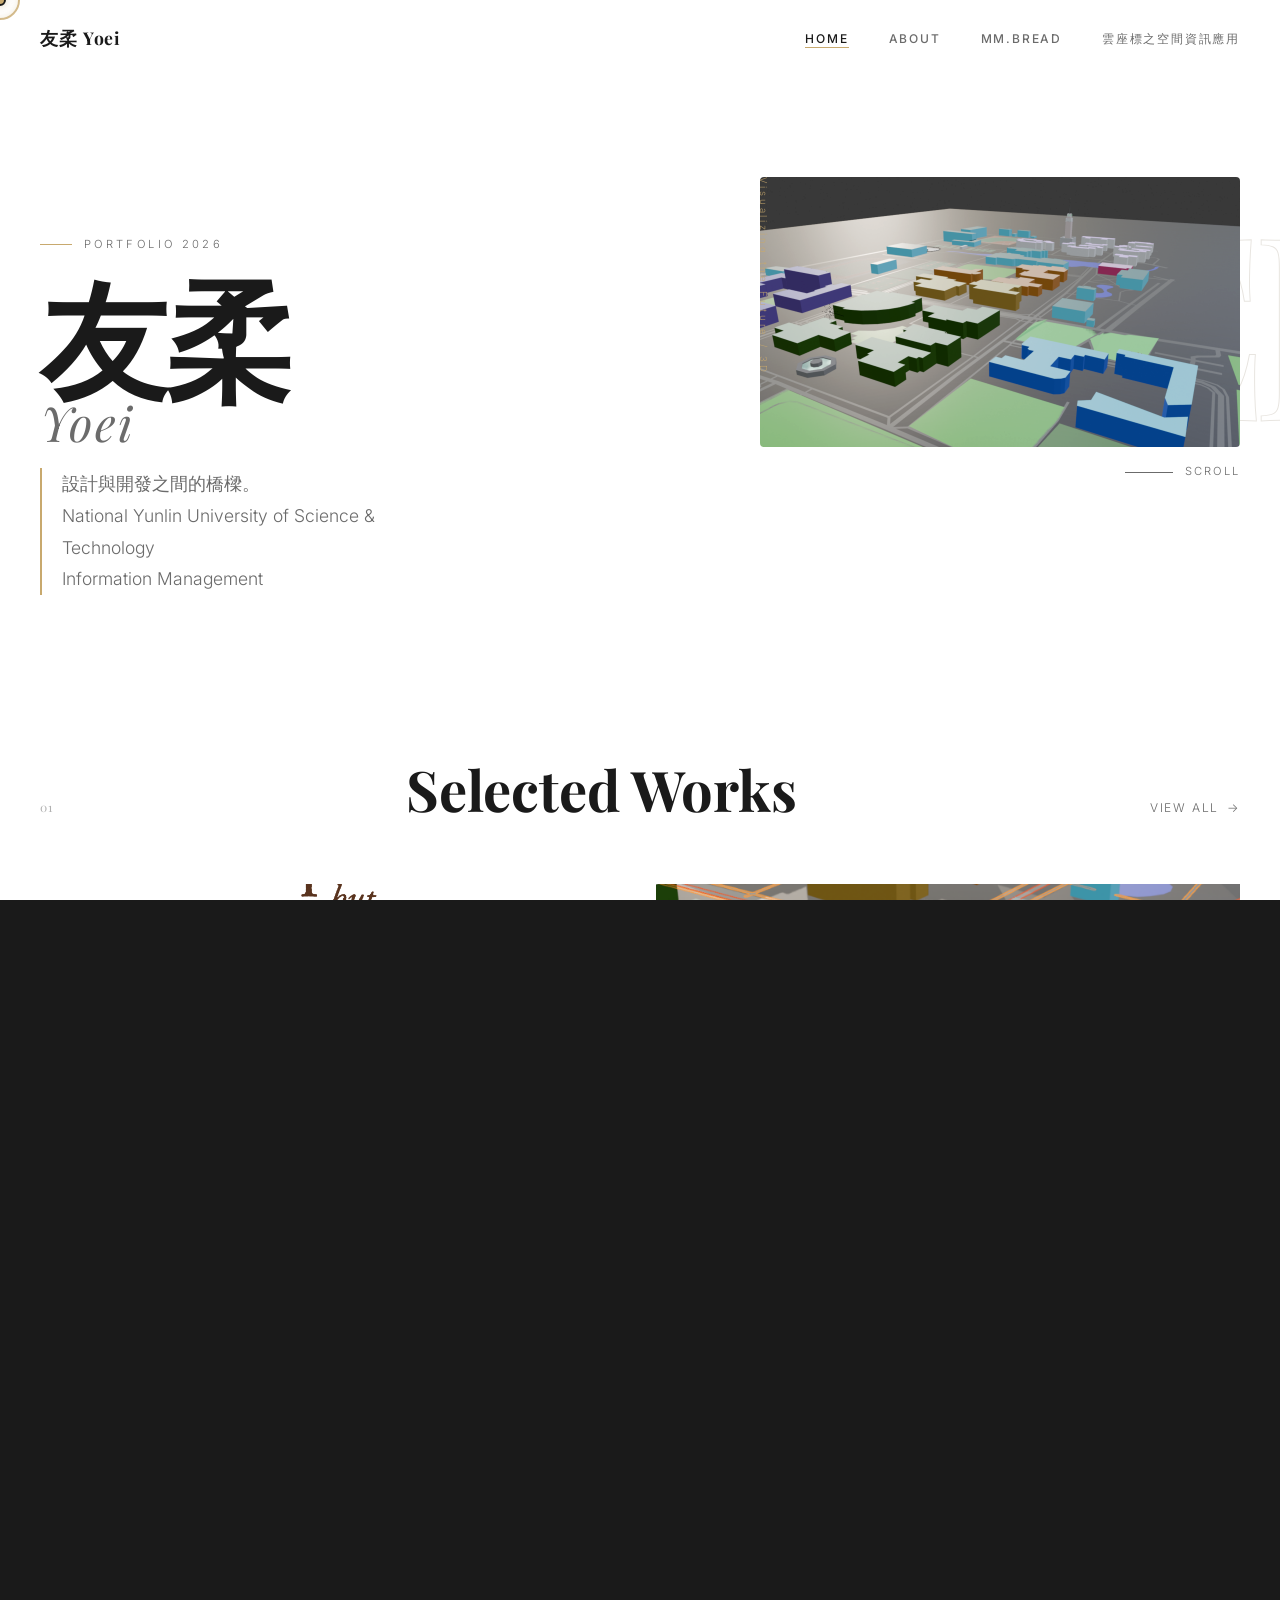
==== public/index.html @ 3508222a "Initial commit" ====
<!DOCTYPE html>
<html lang="zh-TW">
<head>
  <meta charset="UTF-8" />
  <meta name="viewport" content="width=device-width, initial-scale=1.0" />
  <title>友柔 Yoei — Portfolio</title>
  <meta name="description" content="友柔 Yoei 的個人作品集。資訊管理系學生，擅長 UI/UX、App 開發與網頁設計。" />
  <link rel="stylesheet" href="style.css" />

  <!-- Preconnect for Google Fonts -->
  <link rel="preconnect" href="https://fonts.googleapis.com" />
  <link rel="preconnect" href="https://fonts.gstatic.com" crossorigin />
</head>
<body>



  <!-- Custom Cursor -->
  <div class="cursor" aria-hidden="true"></div>
  <div class="cursor-follower" aria-hidden="true"></div>

  <!-- Page Loader -->
  <div class="page-loader" aria-hidden="true"></div>

  <!-- Page Transition -->
  <div class="page-transition slide-in" aria-hidden="true"></div>

  <!-- Navigation -->
  <nav class="nav" role="navigation" aria-label="Main navigation">
    <a href="index.html" class="nav-logo" aria-label="Yoei Home">友柔 Yoei</a>
    <ul class="nav-links">
      <li><a href="index.html">Home</a></li>
      <li><a href="about.html">About</a></li>
      <li><a href="project-mmbread.html">Mm.Bread</a></li>
      <li><a href="project-yomap.html">雲座標之空間資訊應用</a></li>
    </ul>
    <button class="nav-hamburger" aria-label="Toggle menu" aria-expanded="false">
      <span></span>
      <span></span>
      <span></span>
    </button>
  </nav>

  <!-- Mobile Overlay Menu -->
  <div class="nav-overlay" role="dialog" aria-label="Mobile menu">
    <ul class="nav-overlay-links">
      <li><a href="index.html">Home</a></li>
      <li><a href="about.html">About</a></li>
      <li><a href="project-mmbread.html">Mm.Bread</a></li>
      <li><a href="project-yomap.html">雲座標之空間資訊應用</a></li>
    </ul>
  </div>

  <main>


    <!-- ==============================
         HERO SECTION
         ============================== -->
    <section class="home-hero" aria-labelledby="hero-name">
      <div class="hero-bg-text" aria-hidden="true">YOEI</div>

      <div class="hero-left">
        <p class="hero-label reveal">Portfolio 2026</p>
        <h1 class="hero-name reveal reveal-delay-1" id="hero-name">
          友柔
          <span>Yoei</span>
        </h1>
        <p class="hero-tagline reveal reveal-delay-2">
          設計與開發之間的橋樑。<br />
          National Yunlin University of Science &amp; Technology<br />
          Information Management
        </p>
      </div>

      <div class="hero-right">
        <div class="img-wrap hero-image-block reveal reveal-delay-3">
          <img src="img/map_1.png" alt="YoMap 3D 渲染圖" class="hero-portrait" style="filter: grayscale(20%) contrast(1.1);">
          <div class="image-tag-overlay">Visualizing the Future / 3D Modeling</div>
        </div>
        <div class="hero-scroll-hint reveal reveal-delay-4">
          <span class="scroll-line" aria-hidden="true"></span>
          Scroll
        </div>
      </div>
    </section>

    <!-- ==============================
         PROJECTS SECTION
         ============================== -->
    <section class="home-projects" aria-labelledby="projects-heading">
      <div class="section-header">
        <span class="section-number reveal">01</span>
        <h2 class="section-title reveal reveal-delay-1" id="projects-heading">Selected Works</h2>
        <a href="project-yomap.html" class="section-link reveal reveal-delay-2">View All</a>
      </div>

      <div class="project-grid">

        <!-- Project Card 1: Mm.Bread -->
        <a href="project-mmbread.html" class="project-card reveal" aria-label="View Mm.Bread project">
          <div class="img-wrap project-card-img">
            <img src="img/placeholder2.png" alt="Mm.Bread Screenshot">
          </div>
          <div class="project-card-meta">
            <span class="project-card-tag">Web Development</span>
            <span class="project-card-year">2023</span>
          </div>
          <h3 class="project-card-title">Mm.Bread 瑪利MAMA</h3>
          <p class="project-card-desc">不只是電商，更是一場關於社會責任的數位轉型實踐。</p>
        </a>

        <!-- Project Card 2: YoMap -->
        <a href="project-yomap.html" class="project-card reveal reveal-delay-2" aria-label="View YoMap project">
          <div class="img-wrap project-card-img">
            <img src="img/placeholder1.png" alt="YoMap Screenshot">
          </div>
          <div class="project-card-meta">
            <span class="project-card-tag">Mobile App</span>
            <span class="project-card-year">2025</span>
          </div>
          <h3 class="project-card-title">雲座標之空間資訊應用</h3>
          <p class="project-card-desc">重新定義校園導航的維度，在 Flutter 與 Blender 之間建構連結。</p>
        </a>

      </div>
    </section>

  </main>

  <!-- Footer -->
  <footer class="footer">
    <p class="footer-copy">© 2026 友柔 Yoei. All rights reserved.</p>
    <ul class="footer-links">
      <li><a href="about.html">About</a></li>
      <li><a href="project-yomap.html">雲座標之空間資訊應用</a></li>
      <li><a href="project-mmbread.html">Mm.Bread</a></li>
    </ul>
  </footer>

  <script src="main.js"></script>
</body>
</html>
---- public/style.css ----
/* ============================================
   YOEI PORTFOLIO — Global Stylesheet
   Japanese Minimalist Magazine Style
   ============================================ */

/* --- Google Fonts Import --- */
@import url('https://fonts.googleapis.com/css2?family=Playfair+Display:ital,wght@0,400;0,700;0,900;1,400;1,700&family=Inter:wght@300;400;500;600&display=swap');

/* --- CSS Custom Properties (Design Tokens) --- */
:root {
  --color-bg: #ffffff;
  --color-surface: #f7f6f4;
  --color-ink: #1a1a1a;
  --color-ink-muted: #6b6b6b;
  --color-ink-light: #b0b0b0;
  --color-accent: #c8a96e;
  --color-border: #e8e5e0;

  --font-serif: 'Playfair Display', Georgia, serif;
  --font-sans: 'Inter', Helvetica, Arial, sans-serif;

  --spacing-xs: 0.5rem;
  --spacing-sm: 1rem;
  --spacing-md: 2rem;
  --spacing-lg: 4rem;
  --spacing-xl: 8rem;

  --transition-base: 0.4s cubic-bezier(0.25, 0.46, 0.45, 0.94);
  --transition-slow: 0.8s cubic-bezier(0.25, 0.46, 0.45, 0.94);
}

/* --- Reset & Base --- */
*, *::before, *::after {
  box-sizing: border-box;
  margin: 0;
  padding: 0;
}

html {
  scroll-behavior: smooth;
  font-size: 16px;
}

body {
  background-color: var(--color-bg);
  color: var(--color-ink);
  font-family: var(--font-sans);
  font-weight: 300;
  line-height: 1.6;
  overflow-x: hidden;
  cursor: none;
}

/* --- Custom Cursor --- */
.cursor {
  position: fixed;
  width: 12px;
  height: 12px;
  background: var(--color-accent);
  border: 2px solid var(--color-ink);
  border-radius: 50%;
  pointer-events: none;
  z-index: 9999;
  transform: translate(-50%, -50%);
  transition: transform 0.1s ease, width 0.3s ease, height 0.3s ease, background 0.3s ease, border-color 0.3s ease;
  box-shadow: 0 0 8px rgba(200, 169, 110, 0.5);
}

.cursor-follower {
  position: fixed;
  width: 40px;
  height: 40px;
  border: 2px solid var(--color-accent);
  border-radius: 50%;
  pointer-events: none;
  z-index: 9998;
  transform: translate(-50%, -50%);
  transition: transform 0.15s ease, width 0.3s ease, height 0.3s ease, opacity 0.3s ease, border-color 0.3s ease;
  opacity: 0.8;
  box-shadow: inset 0 0 6px rgba(200, 169, 110, 0.3);
}

.cursor.is-hover {
  width: 16px;
  height: 16px;
  background: var(--color-ink);
  border-color: var(--color-accent);
  box-shadow: 0 0 12px rgba(200, 169, 110, 0.8);
}

.cursor-follower.is-hover {
  width: 60px;
  height: 60px;
  border-color: var(--color-ink);
  box-shadow: inset 0 0 10px rgba(200, 169, 110, 0.5);
}

/* --- Page Loader --- */
.page-loader {
  position: fixed;
  inset: 0;
  background: var(--color-ink);
  z-index: 10000;
  display: flex;
  align-items: center;
  justify-content: center;
  transition: opacity 0.6s ease, visibility 0.6s ease;
}

.page-loader.is-hidden {
  opacity: 0;
  visibility: hidden;
}

.loader-text {
  font-family: var(--font-serif);
  font-size: clamp(1.5rem, 4vw, 2.5rem);
  color: var(--color-bg);
  letter-spacing: 0.2em;
  font-weight: 400;
}

/* --- Navigation --- */
.nav {
  position: fixed;
  top: 0;
  left: 0;
  right: 0;
  z-index: 1000;
  padding: 1.5rem 2.5rem;
  display: flex;
  align-items: center;
  justify-content: space-between;
  mix-blend-mode: normal;
}

.nav::after {
  content: '';
  position: absolute;
  inset: 0;
  background: rgba(255,255,255,0.9);
  backdrop-filter: blur(12px);
  z-index: -1;
  opacity: 0;
  transition: opacity 0.4s ease;
}

.nav.is-scrolled::after {
  opacity: 1;
}

.nav-logo {
  font-family: var(--font-serif);
  font-size: 1.1rem;
  font-weight: 700;
  color: var(--color-ink);
  text-decoration: none;
  letter-spacing: 0.05em;
}

.nav-links {
  display: flex;
  gap: 2.5rem;
  list-style: none;
}

.nav-links a {
  font-size: 0.75rem;
  font-weight: 500;
  letter-spacing: 0.15em;
  text-transform: uppercase;
  color: var(--color-ink-muted);
  text-decoration: none;
  position: relative;
  transition: color var(--transition-base);
}

.nav-links a::after {
  content: '';
  position: absolute;
  bottom: -2px;
  left: 0;
  width: 0;
  height: 1px;
  background: var(--color-accent);
  transition: width var(--transition-base);
}

.nav-links a:hover,
.nav-links a.is-active {
  color: var(--color-ink);
}

.nav-links a:hover::after,
.nav-links a.is-active::after {
  width: 100%;
}

/* Hamburger */
.nav-hamburger {
  display: none;
  flex-direction: column;
  gap: 5px;
  background: none;
  border: none;
  cursor: none;
  padding: 4px;
}

.nav-hamburger span {
  display: block;
  width: 24px;
  height: 1px;
  background: var(--color-ink);
  transition: var(--transition-base);
  transform-origin: center;
}

.nav-hamburger.is-open span:nth-child(1) {
  transform: translateY(6px) rotate(45deg);
}
.nav-hamburger.is-open span:nth-child(2) {
  opacity: 0;
}
.nav-hamburger.is-open span:nth-child(3) {
  transform: translateY(-6px) rotate(-45deg);
}

/* Mobile menu overlay */
.nav-overlay {
  position: fixed;
  inset: 0;
  background: var(--color-ink);
  z-index: 900;
  display: flex;
  align-items: center;
  justify-content: center;
  opacity: 0;
  visibility: hidden;
  transition: opacity 0.5s ease, visibility 0.5s ease;
}

.nav-overlay.is-open {
  opacity: 1;
  visibility: visible;
}

.nav-overlay-links {
  list-style: none;
  text-align: center;
}

.nav-overlay-links li {
  overflow: hidden;
  margin-bottom: 1rem;
}

.nav-overlay-links a {
  font-family: var(--font-serif);
  font-size: clamp(2.5rem, 8vw, 5rem);
  font-weight: 700;
  color: var(--color-bg);
  text-decoration: none;
  display: block;
  transform: translateY(100%);
  transition: transform 0.5s cubic-bezier(0.23, 1, 0.32, 1), color 0.3s ease;
}

.nav-overlay.is-open .nav-overlay-links a {
  transform: translateY(0);
}

.nav-overlay-links a:hover {
  color: var(--color-accent);
}

/* Stagger overlay links */
.nav-overlay-links li:nth-child(1) a { transition-delay: 0.05s; }
.nav-overlay-links li:nth-child(2) a { transition-delay: 0.1s; }
.nav-overlay-links li:nth-child(3) a { transition-delay: 0.15s; }
.nav-overlay-links li:nth-child(4) a { transition-delay: 0.2s; }

/* --- Scroll Reveal Animations --- */
.reveal {
  opacity: 0;
  transform: translateY(40px);
  transition: opacity var(--transition-slow), transform var(--transition-slow);
}

.reveal.is-visible {
  opacity: 1;
  transform: translateY(0);
}

.reveal-left {
  opacity: 0;
  transform: translateX(-40px);
  transition: opacity var(--transition-slow), transform var(--transition-slow);
}

.reveal-left.is-visible {
  opacity: 1;
  transform: translateX(0);
}

.reveal-right {
  opacity: 0;
  transform: translateX(40px);
  transition: opacity var(--transition-slow), transform var(--transition-slow);
}

.reveal-right.is-visible {
  opacity: 1;
  transform: translateX(0);
}

/* Stagger delays */
.reveal-delay-1 { transition-delay: 0.1s; }
.reveal-delay-2 { transition-delay: 0.2s; }
.reveal-delay-3 { transition-delay: 0.3s; }
.reveal-delay-4 { transition-delay: 0.4s; }
.reveal-delay-5 { transition-delay: 0.5s; }

/* --- Page Transition --- */
.page-transition {
  position: fixed;
  inset: 0;
  background: var(--color-ink);
  z-index: 9000;
  transform: translateY(100%);
  transition: transform 0.6s cubic-bezier(0.86, 0, 0.07, 1);
}

.page-transition.slide-in {
  transform: translateY(0);
}

.page-transition.slide-out {
  transform: translateY(-100%);
}

/* --- Horizontal Rule / Divider --- */
.divider {
  width: 100%;
  height: 1px;
  background: var(--color-border);
  margin: var(--spacing-lg) 0;
}

.divider-short {
  width: 3rem;
  height: 1px;
  background: var(--color-accent);
  margin-bottom: var(--spacing-md);
}

/* --- Image Container with Hover Effect --- */
.img-wrap {
  overflow: hidden;
  position: relative;
}

.img-wrap img {
  width: 100%;
  height: 100%;
  object-fit: cover;
  transition: transform 0.7s cubic-bezier(0.25, 0.46, 0.45, 0.94);
  display: block;
}

.img-wrap:hover img {
  transform: scale(1.04);
}

/* --- Footer --- */
.footer {
  padding: var(--spacing-lg) 2.5rem;
  border-top: 1px solid var(--color-border);
  display: flex;
  align-items: center;
  justify-content: space-between;
  flex-wrap: wrap;
  gap: 1rem;
}

.footer-copy {
  font-size: 0.75rem;
  color: var(--color-ink-muted);
  letter-spacing: 0.1em;
}

.footer-links {
  display: flex;
  gap: 1.5rem;
  list-style: none;
}

.footer-links a {
  font-size: 0.75rem;
  letter-spacing: 0.1em;
  text-transform: uppercase;
  color: var(--color-ink-muted);
  text-decoration: none;
  transition: color var(--transition-base);
}

.footer-links a:hover {
  color: var(--color-ink);
}

/* ============================================
   HOME PAGE
   ============================================ */

.home-hero {
  min-height: 70vh;
  padding: 0 2.5rem;
  display: grid;
  grid-template-columns: 1fr 1fr;
  align-items: center;
  padding-top: 2rem;
  padding-bottom: 0.2rem;
  position: relative;
  overflow: hidden;
}

.hero-bg-text {
  position: absolute;
  top: 50%;
  right: -5%;
  transform: translateY(-50%);
  font-family: var(--font-serif);
  font-size: clamp(8rem, 20vw, 18rem);
  font-weight: 900;
  color: transparent;
  -webkit-text-stroke: 1px var(--color-border);
  line-height: 1;
  pointer-events: none;
  user-select: none;
  letter-spacing: -0.05em;
}

.hero-left {
  align-self: end;
  padding-bottom: 2rem;
}

.hero-label {
  font-size: 0.7rem;
  letter-spacing: 0.3em;
  text-transform: uppercase;
  color: var(--color-ink-muted);
  margin-bottom: 1.5rem;
  display: flex;
  align-items: center;
  gap: 0.75rem;
}

.hero-label::before {
  content: '';
  display: inline-block;
  width: 2rem;
  height: 1px;
  background: var(--color-accent);
}

.hero-name {
  font-family: var(--font-serif);
  font-size: clamp(4rem, 10vw, 9rem);
  font-weight: 900;
  line-height: 0.9;
  letter-spacing: -0.02em;
  color: var(--color-ink);
  margin-bottom: 1.5rem;
  z-index: 2;
  position: relative;
}

.hero-name span {
  display: block;
  font-size: clamp(1.5rem, 4vw, 3rem);
  font-weight: 400;
  font-style: italic;
  color: var(--color-ink-muted);
  letter-spacing: 0.05em;
  margin-top: 0.5rem;
}

.hero-tagline {
  font-size: 1.1rem;
  color: var(--color-ink-muted);
  max-width: 36ch;
  line-height: 1.8;
  border-left: 2px solid var(--color-accent);
  padding-left: 1.25rem;
}

.hero-image-block {
  width: 80%;
  max-width: 600px;
  aspect-ratio: 16/9;
  border-radius: 4px;
  position: relative;
}

.image-tag-overlay {
  position: absolute;
  bottom: 20%;
  left: -20px;
  writing-mode: vertical-rl;
  font-size: 0.6rem;
  color: var(--color-accent);
  letter-spacing: 0.3em;
  opacity: 0.8;
}

.hero-right {
  display: flex;
  flex-direction: column;
  align-items: flex-end;
  gap: 2rem;
}

.hero-portrait {
  width: 100%;
  height: 100%;
  object-fit: cover;
  display: block;
}

.hero-scroll-hint {
  display: flex;
  align-items: center;
  gap: 0.75rem;
  font-size: 0.7rem;
  letter-spacing: 0.2em;
  text-transform: uppercase;
  color: var(--color-ink-muted);
  margin-top: -1rem;
}

.scroll-line {
  width: 3rem;
  height: 1px;
  background: var(--color-ink-muted);
  position: relative;
  overflow: hidden;
}

.scroll-line::after {
  content: '';
  position: absolute;
  top: 0;
  left: -100%;
  width: 100%;
  height: 100%;
  background: var(--color-ink);
  animation: scroll-hint 2s infinite;
}

@keyframes scroll-hint {
  0% { left: -100%; }
  100% { left: 100%; }
}

/* --- Carousel Section --- */
.carousel-section {
  padding: 4rem 0;
  overflow: hidden;
  background: var(--color-bg);
}

.carousel-container {
  width: 100%;
  overflow: hidden;
}

.carousel-track {
  display: flex;
  gap: 10px;
  animation: carousel-slide 8s linear infinite;
  will-change: transform;
}

.carousel-item {
  flex-shrink: 0;
  width: 250px;
  height: 200px;
  border-radius: 8px;
  overflow: hidden;
  background: var(--color-surface);
}

.carousel-item img {
  width: 100%;
  height: 100%;
  object-fit: cover;
  display: block;
}

@keyframes carousel-slide {
  0% {
    transform: translateX(0);
  }
  100% {
    transform: translateX(calc(-100% - 10px));
  }
}

/* --- Home Projects Section --- */
.home-projects {
  padding: var(--spacing-xl) 2.5rem;
}

.section-header {
  display: flex;
  align-items: baseline;
  justify-content: space-between;
  margin-bottom: var(--spacing-lg);
}

.section-number {
  font-family: var(--font-serif);
  font-size: 0.75rem;
  color: var(--color-ink-light);
  letter-spacing: 0.1em;
}

.section-title {
  font-family: var(--font-serif);
  font-size: clamp(2rem, 5vw, 3.5rem);
  font-weight: 700;
  color: var(--color-ink);
  line-height: 1.1;
}

.section-link {
  font-size: 0.75rem;
  letter-spacing: 0.15em;
  text-transform: uppercase;
  color: var(--color-ink-muted);
  text-decoration: none;
  display: flex;
  align-items: center;
  gap: 0.5rem;
  transition: color var(--transition-base);
}

.section-link::after {
  content: '→';
  transition: transform var(--transition-base);
}

.section-link:hover {
  color: var(--color-ink);
}

.section-link:hover::after {
  transform: translateX(4px);
}

.project-grid {
  display: grid;
  grid-template-columns: 1fr 1fr;
  gap: 3rem 2rem;
}

.project-card {
  text-decoration: none;
  color: inherit;
  display: block;
}

.project-card-img {
  aspect-ratio: 4/3;
  background: var(--color-surface);
  margin-bottom: 1.25rem;
}

.project-card-meta {
  display: flex;
  align-items: center;
  gap: 1rem;
  margin-bottom: 0.5rem;
}

.project-card-tag {
  font-size: 0.65rem;
  letter-spacing: 0.2em;
  text-transform: uppercase;
  color: var(--color-accent);
}

.project-card-year {
  font-size: 0.65rem;
  letter-spacing: 0.1em;
  color: var(--color-ink-light);
}

.project-card-title {
  font-family: var(--font-serif);
  font-size: clamp(1.2rem, 2.5vw, 1.75rem);
  font-weight: 700;
  color: var(--color-ink);
  margin-bottom: 0.5rem;
  transition: color var(--transition-base);
  line-height: 1.2;
}

.project-card:hover .project-card-title {
  color: var(--color-ink-muted);
}

.project-card-desc {
  font-size: 0.875rem;
  color: var(--color-ink-muted);
  line-height: 1.7;
}

/* --- Home Quote Section --- */
.home-quote {
  padding: var(--spacing-xl) 2.5rem;
  background: var(--color-ink);
  color: var(--color-bg);
  display: grid;
  grid-template-columns: 1fr 2fr;
  gap: var(--spacing-lg);
  align-items: center;
}

.quote-label {
  font-size: 0.7rem;
  letter-spacing: 0.25em;
  text-transform: uppercase;
  color: var(--color-accent);
}

.quote-text {
  font-family: var(--font-serif);
  font-size: clamp(1.5rem, 3.5vw, 2.75rem);
  font-weight: 400;
  font-style: italic;
  line-height: 1.4;
  color: var(--color-bg);
}

.quote-text em {
  font-style: normal;
  color: var(--color-accent);
}

/* ============================================
   ABOUT PAGE
   ============================================ */

/* ============================================
   PROJECT PAGES
   ============================================ */

/* --- Image placeholder styling --- */
.img-placeholder {
  width: 100%;
  height: 100%;
  background: var(--color-surface);
  display: flex;
  flex-direction: column;
  align-items: center;
  justify-content: center;
  gap: 0.5rem;
  color: var(--color-ink-light);
  font-size: 0.7rem;
  letter-spacing: 0.15em;
  text-transform: uppercase;
  border: 1px dashed var(--color-border);
}

.img-placeholder svg {
  width: 2rem;
  height: 2rem;
  stroke: var(--color-ink-light);
  fill: none;
}

/* ============================================
   RESPONSIVE
   ============================================ */

@media (max-width: 1024px) {
  .project-grid {
    grid-template-columns: 1fr;
    max-width: 600px;
  }

  .home-quote {
    grid-template-columns: 1fr;
    gap: 1.5rem;
  }

  .skills-grid {
    grid-template-columns: repeat(2, 1fr);
  }
}

@media (max-width: 768px) {
  .nav-links { display: none; }
  .nav-hamburger { display: flex; }

  .cursor, .cursor-follower { display: none; }
  body { cursor: auto; }

  .home-hero {
    grid-template-columns: 1fr;
    padding-top: 7rem;
    min-height: auto;
  }

  .hero-right {
    align-items: flex-start;
    order: -1;
  }

  .hero-image-block {
    width: 60%;
    aspect-ratio: 3/4;
  }

  .hero-bg-text {
    font-size: clamp(5rem, 25vw, 8rem);
    right: -10%;
  }

  .about-hero {
    grid-template-columns: 1fr;
    padding-top: 8rem;
  }

  .about-magazine, .about-magazine.is-reversed {
    grid-template-columns: 1fr;
  }

  .about-magazine.is-reversed .about-mag-text,
  .about-magazine.is-reversed .about-mag-image {
    order: unset;
  }

  .project-hero {
    grid-template-columns: 1fr;
    padding-top: 8rem;
  }

  .project-two-col {
    grid-template-columns: 1fr;
  }

  .skills-grid {
    grid-template-columns: 1fr 1fr;
  }

  .footer {
    flex-direction: column;
    text-align: center;
  }

  .section-header {
    flex-direction: column;
    gap: 0.5rem;
  }
}

@media (max-width: 480px) {
  .nav { padding: 1.25rem 1.5rem; }
  .home-hero, .about-hero, .project-hero { padding-left: 1.5rem; padding-right: 1.5rem; }
  .home-projects, .about-body, .about-skills, .project-body { padding-left: 1.5rem; padding-right: 1.5rem; }
  .home-quote { padding: var(--spacing-lg) 1.5rem; }
  .footer { padding: var(--spacing-md) 1.5rem; }
  .skills-grid { grid-template-columns: 1fr; }
}
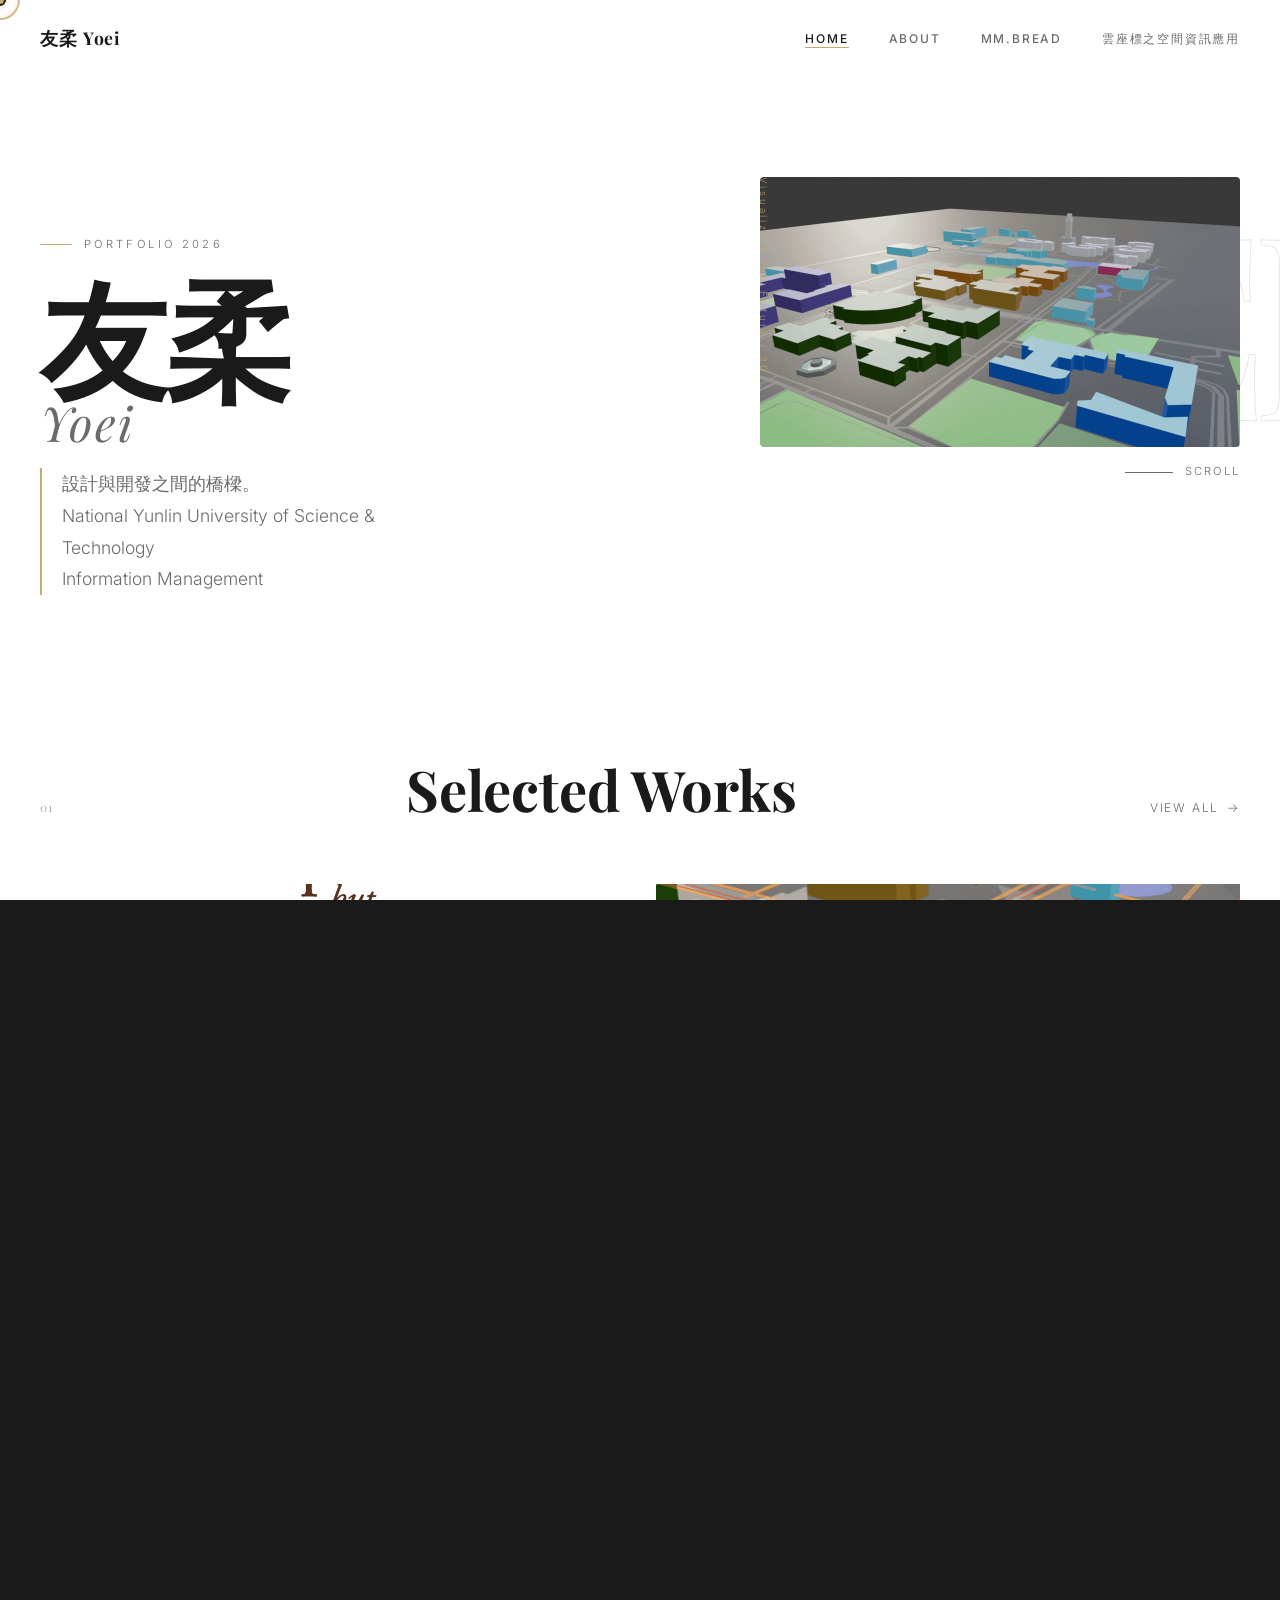
==== commit aa6d94ee: "11" ====
--- a/public/index.html
+++ b/public/index.html
@@ -100,7 +100,7 @@
         <!-- Project Card 1: Mm.Bread -->
         <a href="project-mmbread.html" class="project-card reveal" aria-label="View Mm.Bread project">
           <div class="img-wrap project-card-img">
-            <img src="img/placeholder2.png" alt="Mm.Bread Screenshot">
+            <img src="img/placeholder2.png" alt="Mm.Bread Screenshot" loading="lazy">
           </div>
           <div class="project-card-meta">
             <span class="project-card-tag">Web Development</span>
@@ -113,7 +113,7 @@
         <!-- Project Card 2: YoMap -->
         <a href="project-yomap.html" class="project-card reveal reveal-delay-2" aria-label="View YoMap project">
           <div class="img-wrap project-card-img">
-            <img src="img/placeholder1.png" alt="YoMap Screenshot">
+            <img src="img/placeholder1.png" alt="YoMap Screenshot" loading="lazy">
           </div>
           <div class="project-card-meta">
             <span class="project-card-tag">Mobile App</span>
--- a/public/style.css
+++ b/public/style.css
@@ -808,6 +808,17 @@
   .cursor, .cursor-follower { display: none; }
   body { cursor: auto; }
 
+  /* 效能優化：手機版移除導覽列模糊效果，改用實色背景 */
+  .nav::after {
+    backdrop-filter: none;
+    background: rgba(255, 255, 255, 0.98);
+  }
+
+  /* 效能優化：手機版縮短動畫延遲，加速內容顯示 */
+  .reveal-delay-1, .reveal-delay-2, .reveal-delay-3, .reveal-delay-4, .reveal-delay-5, .reveal-delay-6 {
+    transition-delay: 0.1s !important;
+  }
+
   .home-hero {
     grid-template-columns: 1fr;
     padding-top: 7rem;
@@ -820,13 +831,17 @@
   }
 
   .hero-image-block {
-    width: 60%;
-    aspect-ratio: 3/4;
+    width: 80%;
+    aspect-ratio: 4/3;
+    margin-bottom: 2rem;
   }
 
   .hero-bg-text {
-    font-size: clamp(5rem, 25vw, 8rem);
-    right: -10%;
+    display: none;
+  }
+
+  .hero-name {
+    font-size: 3rem;
   }
 
   .about-hero {
